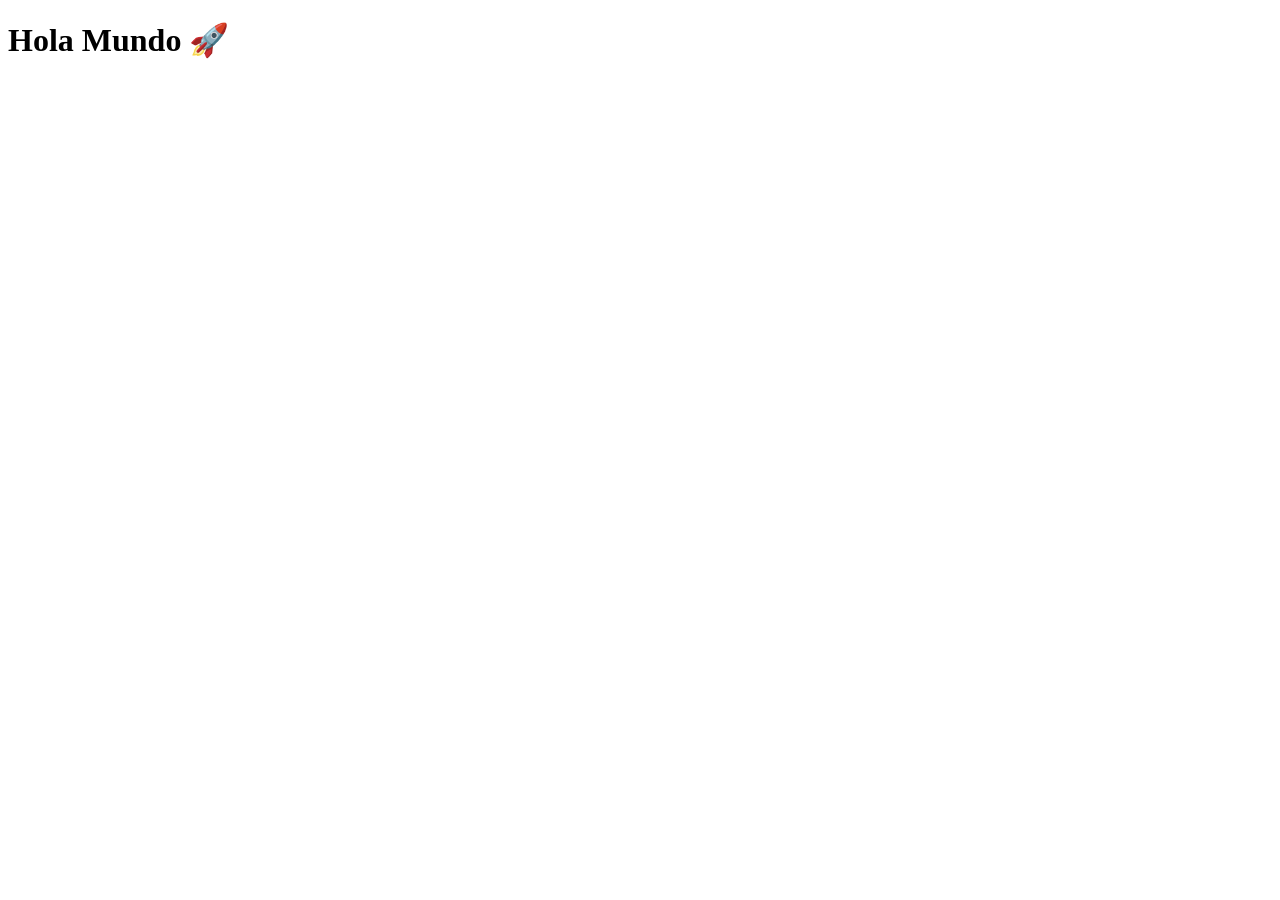
==== index.html @ f44a98f7 "index.html" ====
<!DOCTYPE html>
<html lang="es">
<head>
    <meta charset="UTF-8">
    <meta name="viewport" content="width=device-width, initial-scale=1.0">
    <title>Kener</title>
</head>
<body>
    <h1>Hola Mundo 🚀</h1>
</body>
</html>
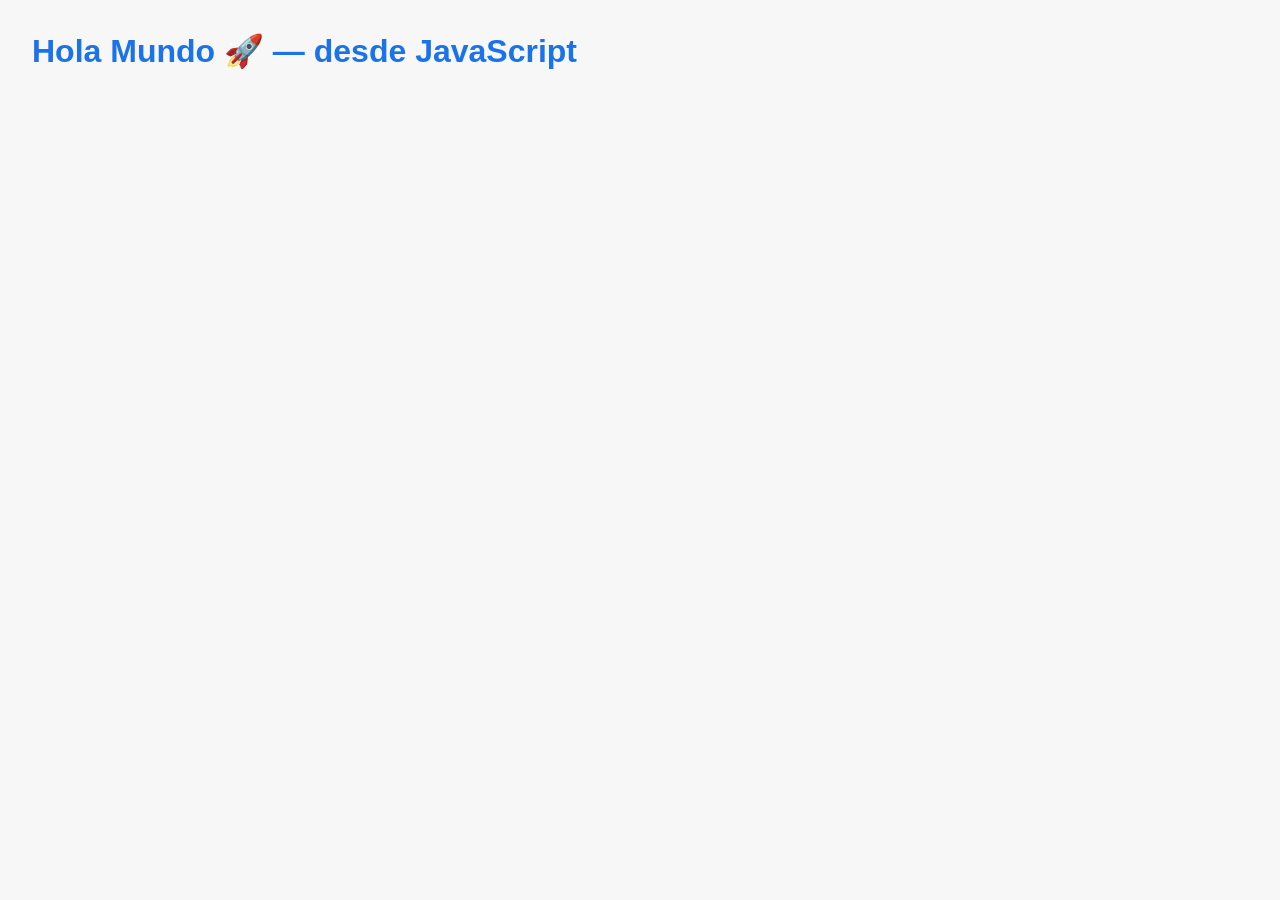
==== commit 365e63ab: "Add css and js and link them in index.html" ====
--- a/index.html
+++ b/index.html
@@ -4,8 +4,10 @@
     <meta charset="UTF-8">
     <meta name="viewport" content="width=device-width, initial-scale=1.0">
     <title>Kener</title>
+    <link rel="stylesheet" href="css/styles.css">
 </head>
 <body>
     <h1>Hola Mundo 🚀</h1>
+    <script src="js/main.js"></script>
 </body>
 </html>
--- a/css/styles.css
+++ b/css/styles.css
@@ -0,0 +1,10 @@
+body {
+    font-family: Arial, Helvetica, sans-serif;
+    margin: 2rem;
+    background: #f7f7f7;
+    color: #222;
+}
+
+h1 {
+    color: #1a73e8;
+}
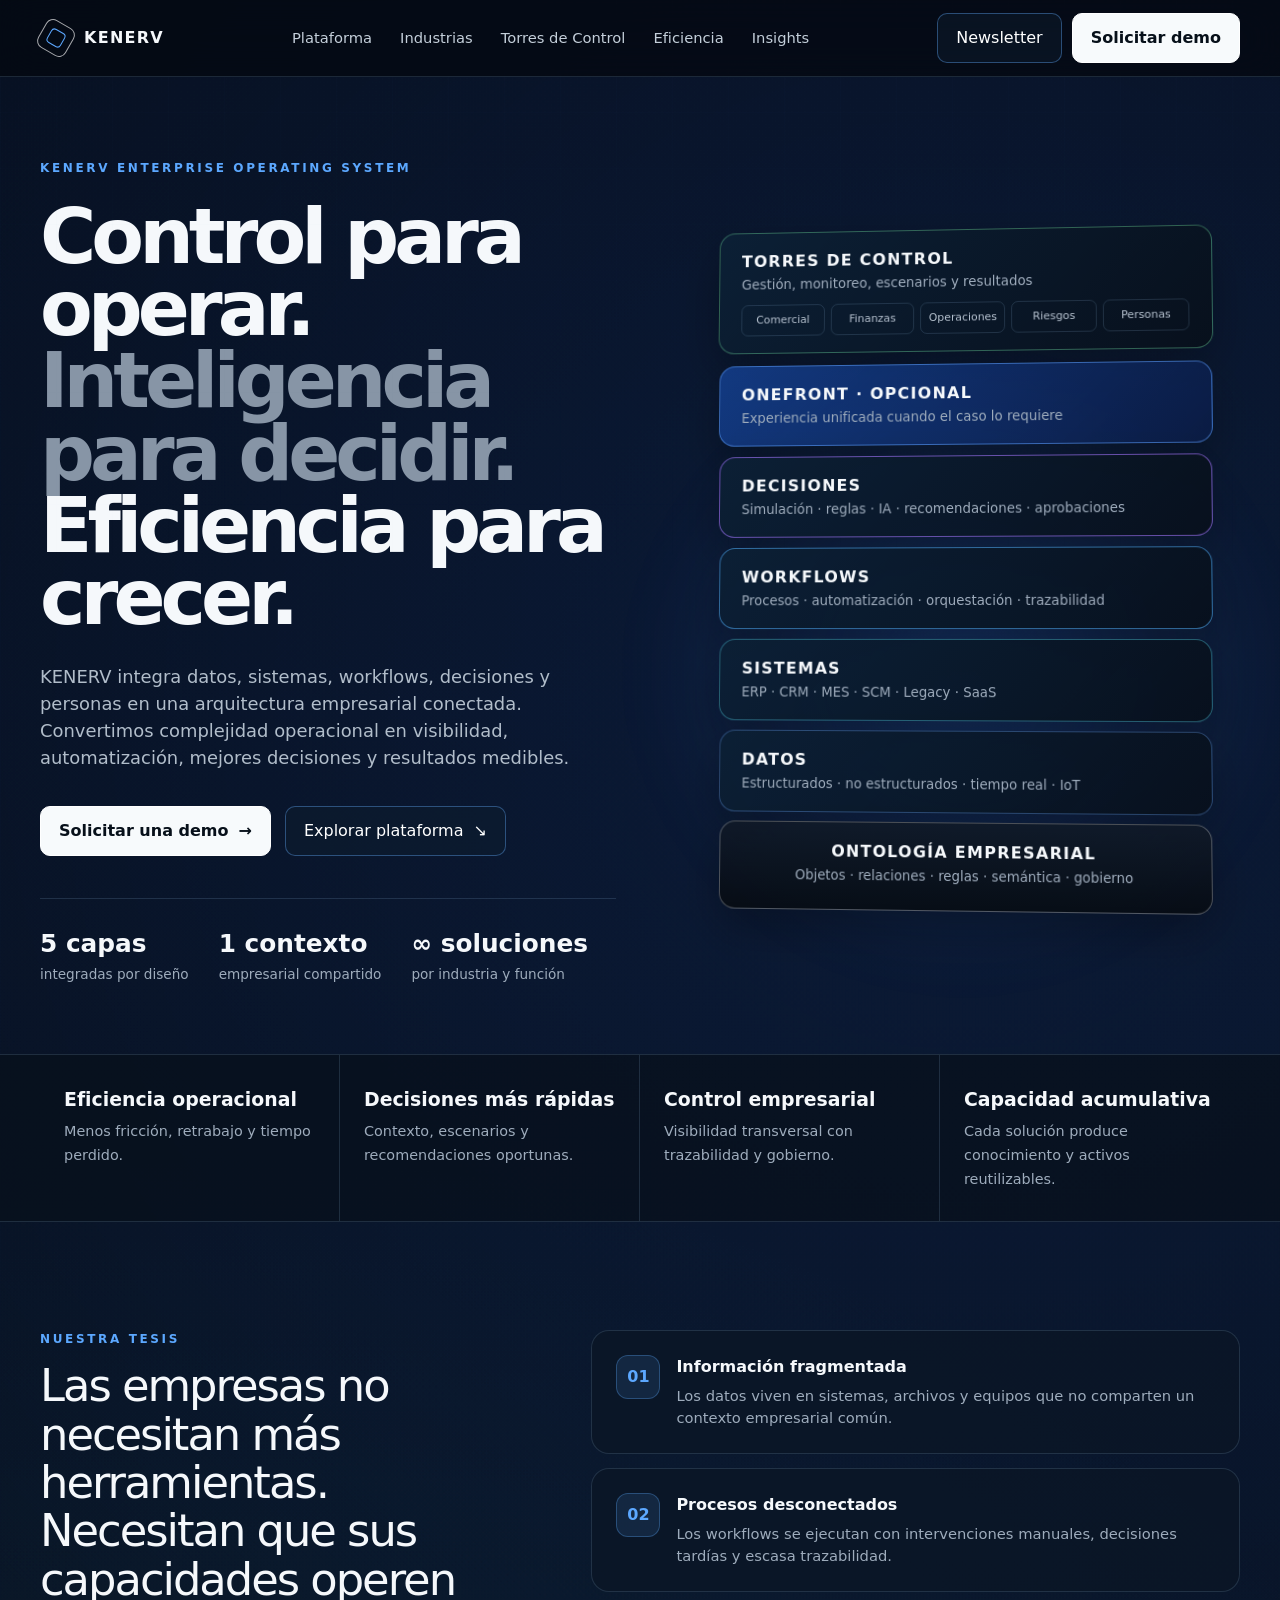
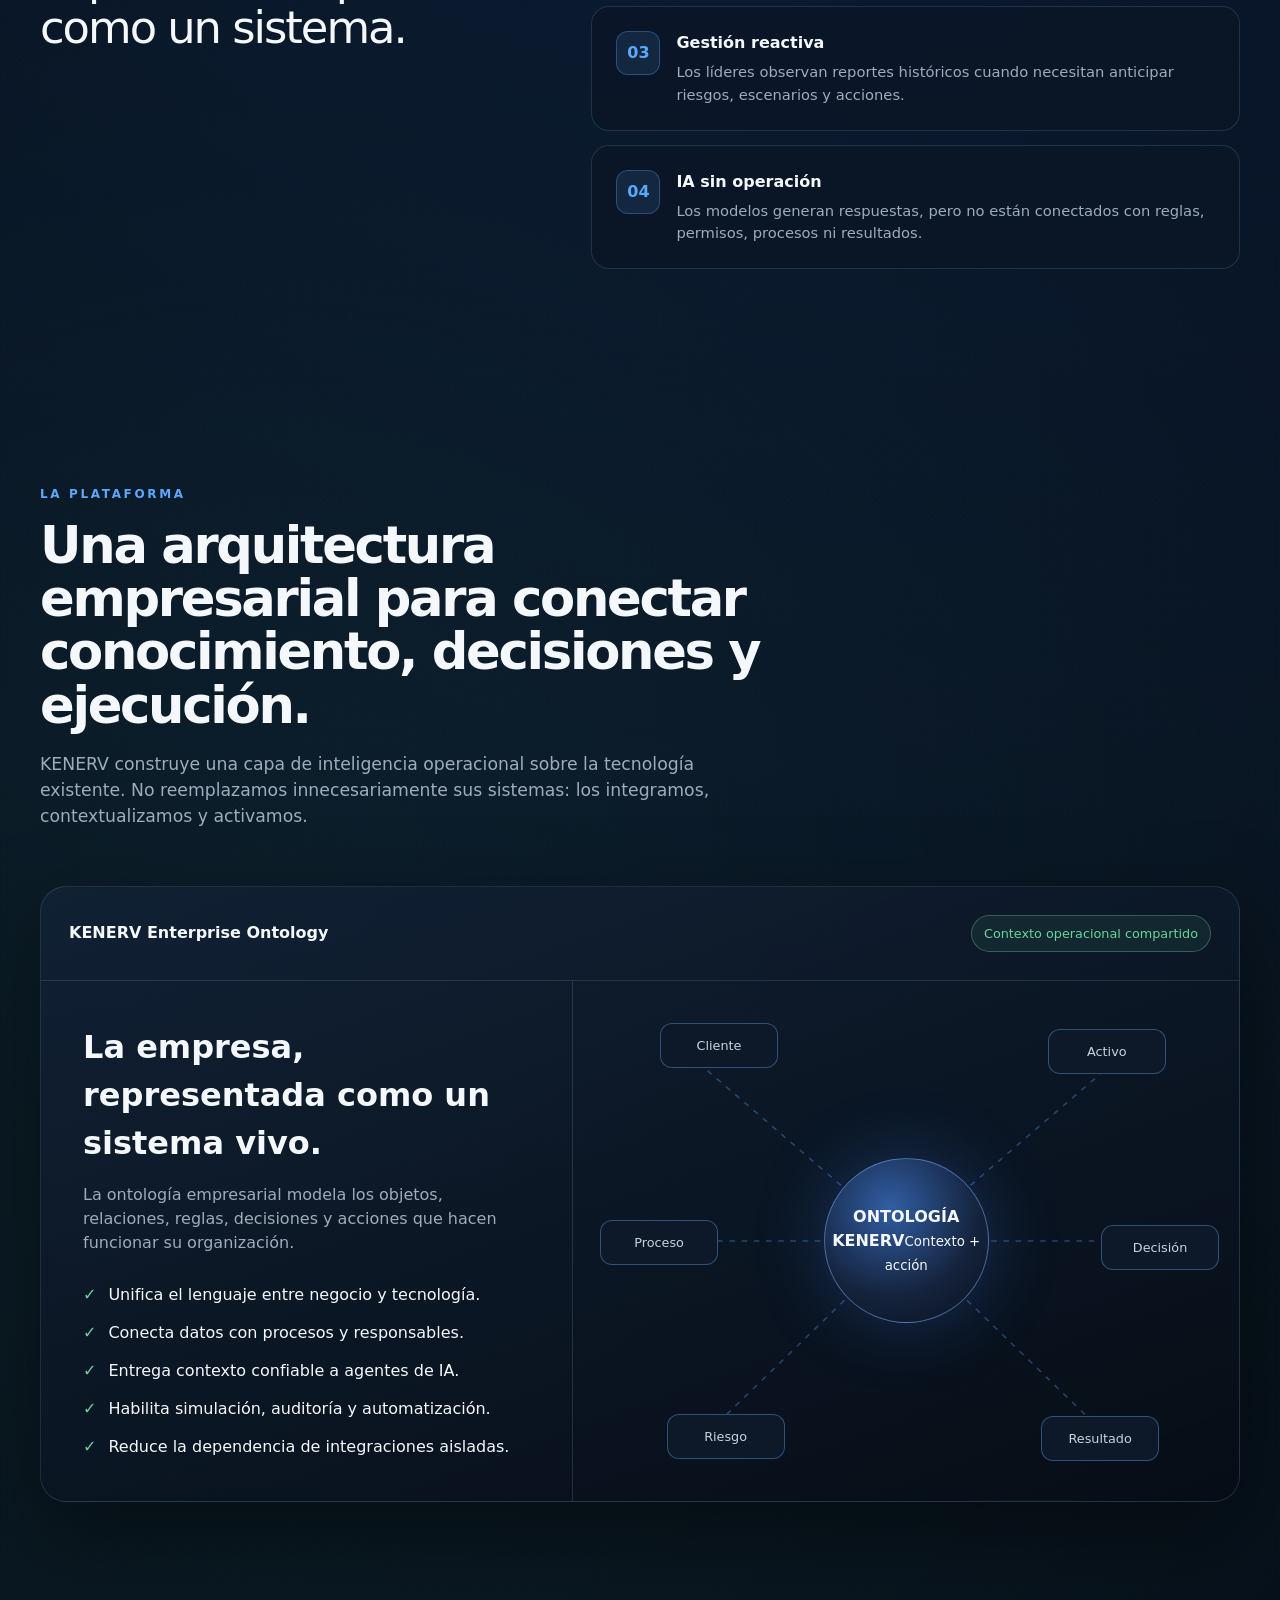
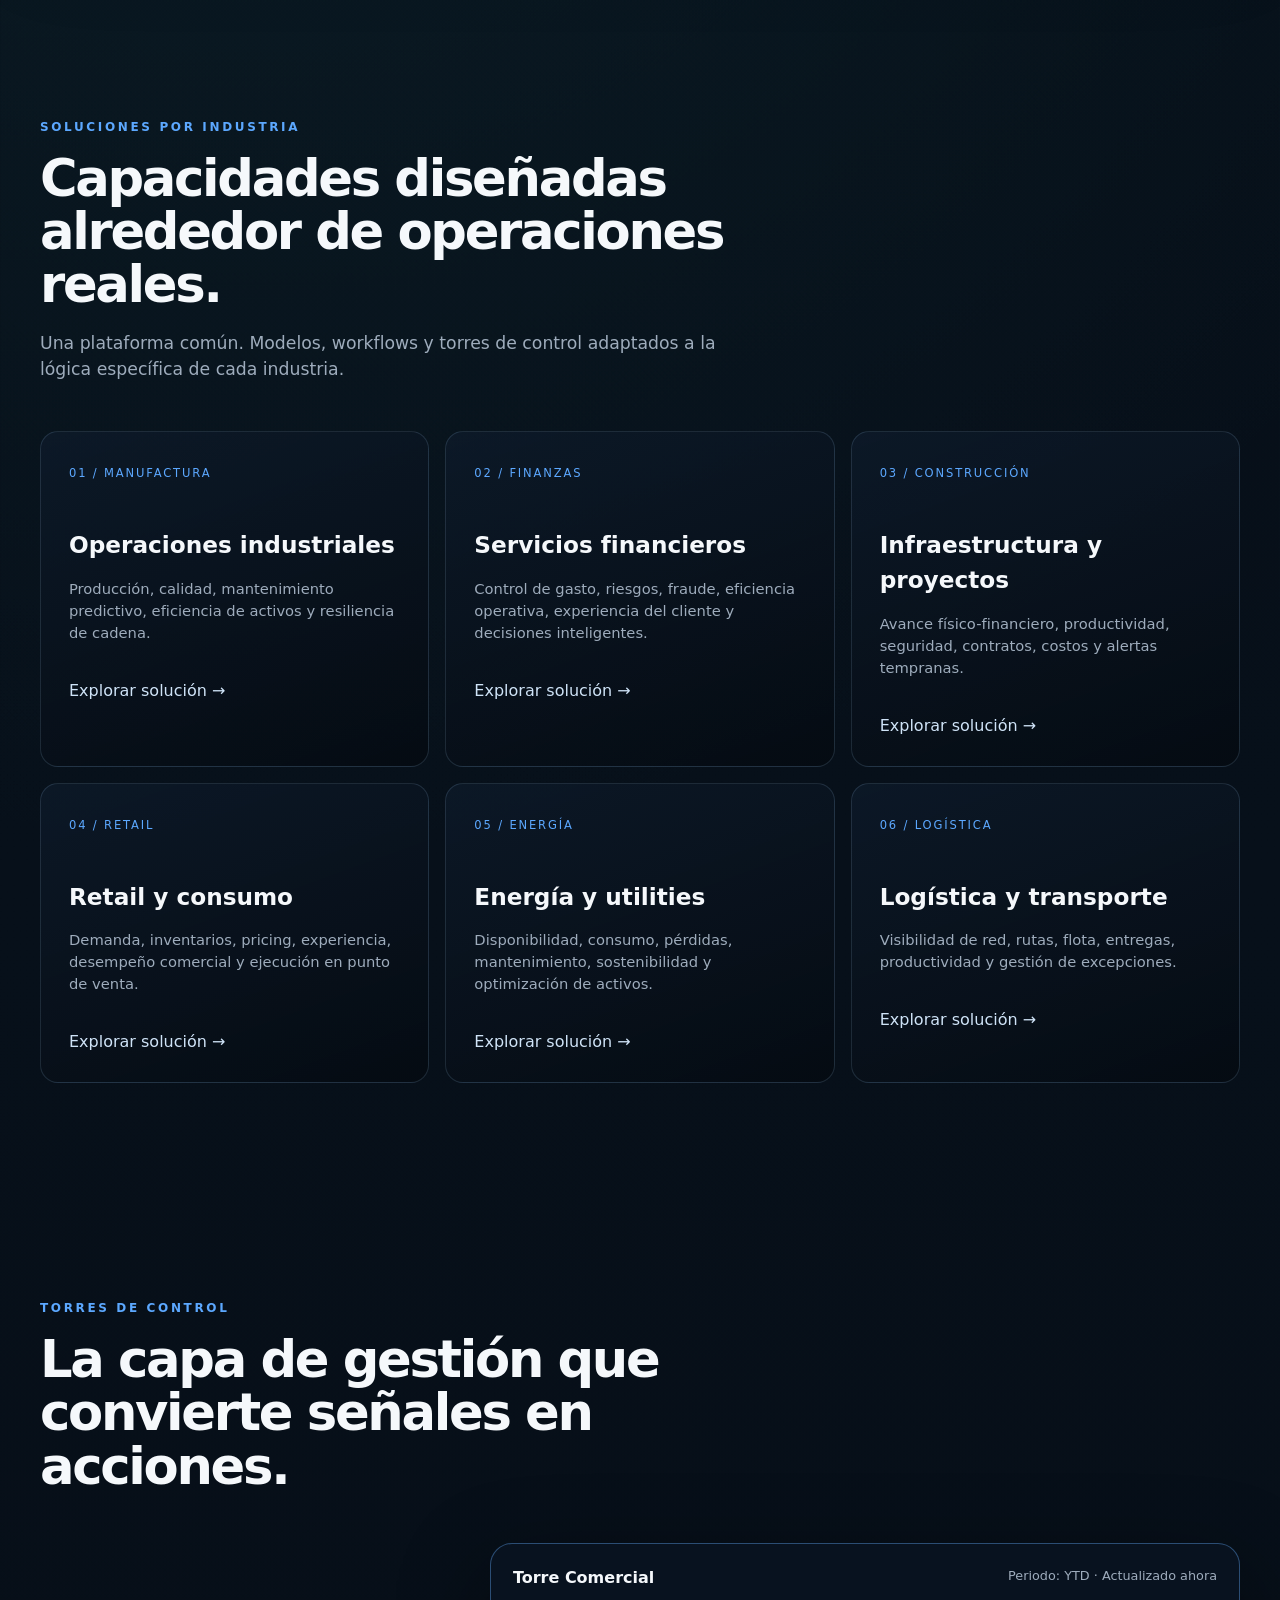
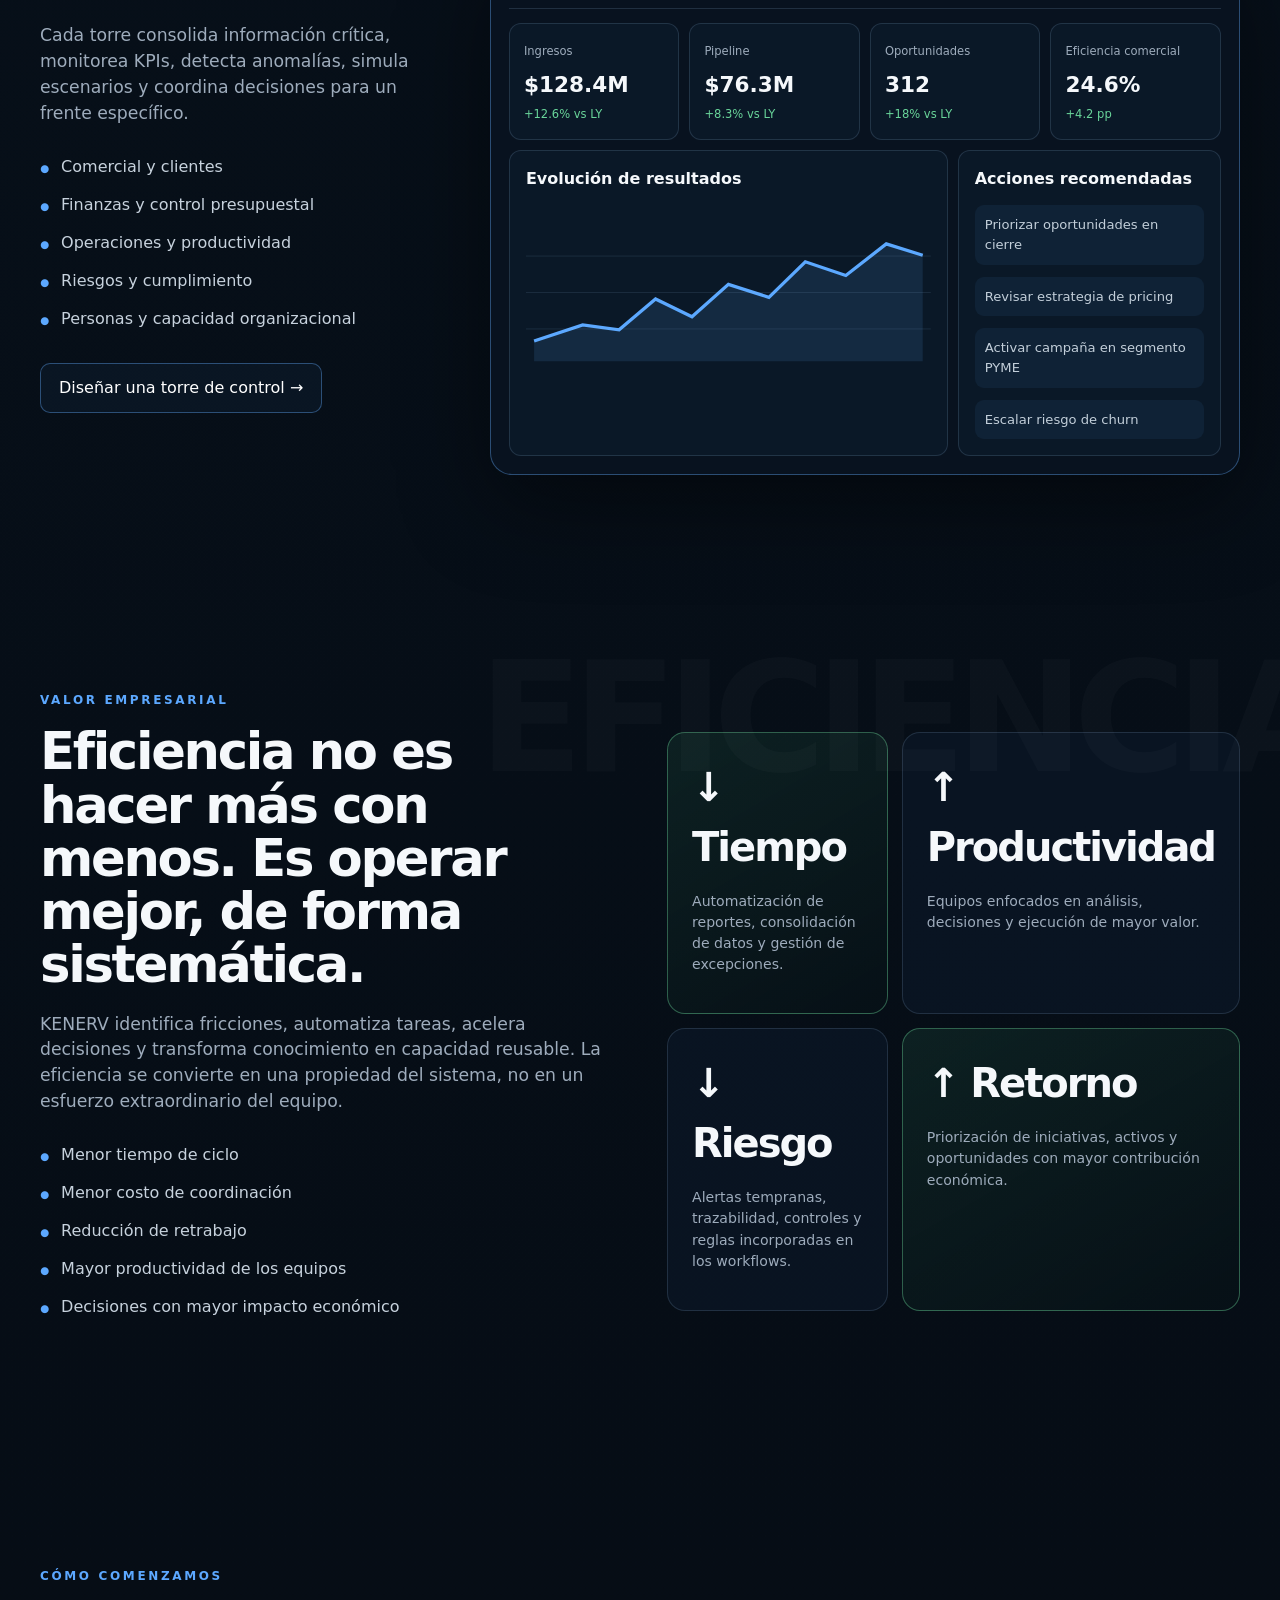
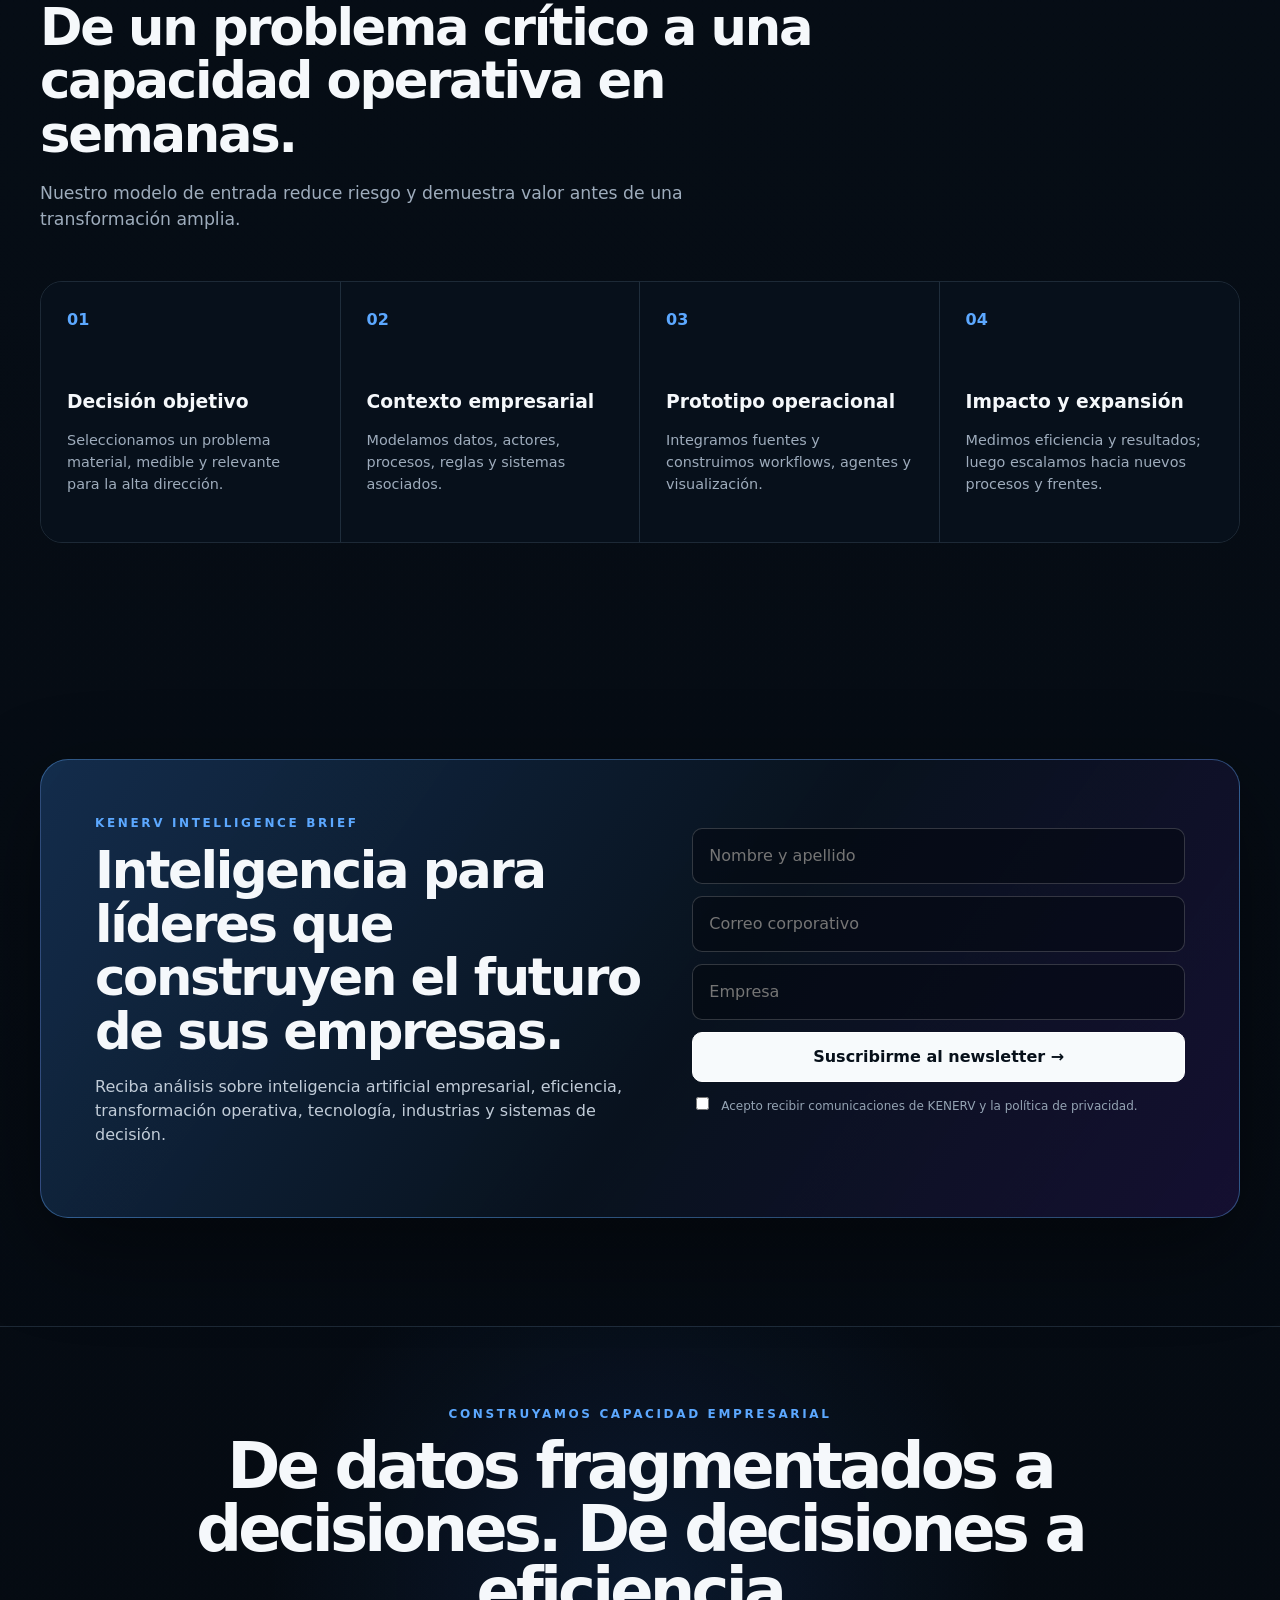
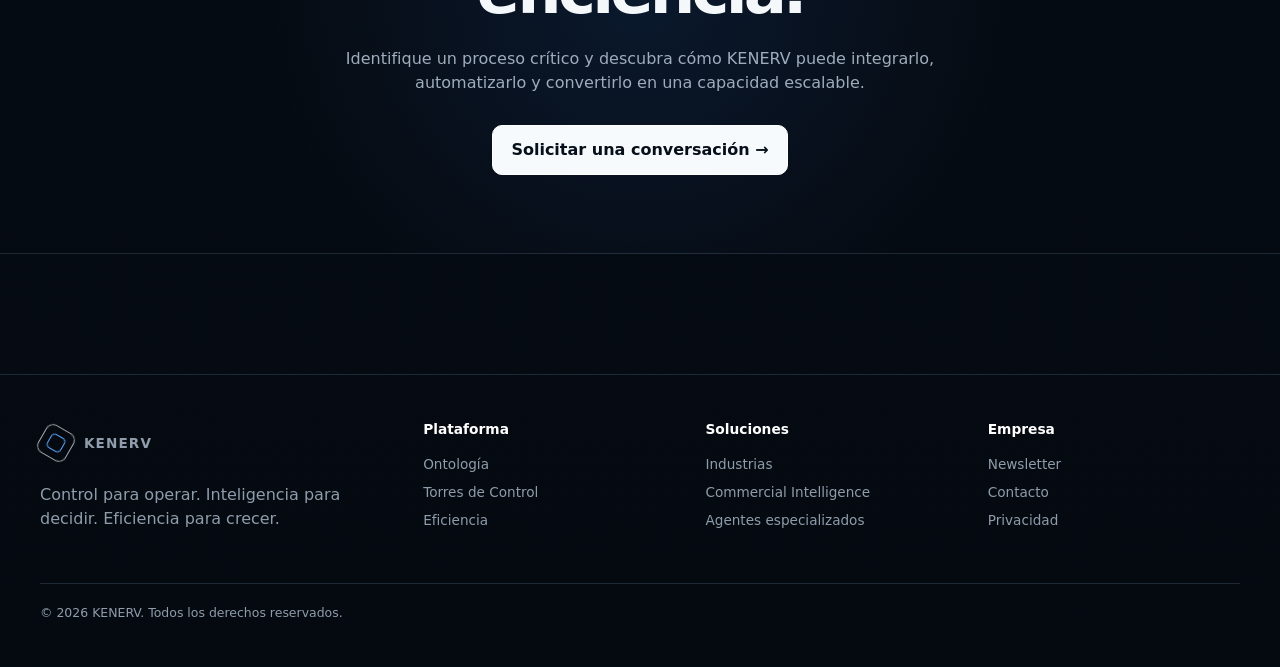
==== commit 7e02d197: "Update print statement from 'Hello' to 'Goodbye'" ====
--- a/index.html
+++ b/index.html
@@ -1,13 +1,526 @@
+
 <!DOCTYPE html>
 <html lang="es">
 <head>
-    <meta charset="UTF-8">
-    <meta name="viewport" content="width=device-width, initial-scale=1.0">
-    <title>Kener</title>
-    <link rel="stylesheet" href="css/styles.css">
+  <meta charset="UTF-8" />
+  <meta name="viewport" content="width=device-width, initial-scale=1.0" />
+  <meta name="description" content="KENERV integra datos, sistemas, workflows, decisiones y personas para elevar la eficiencia empresarial mediante IA, ontología y torres de control." />
+  <title>KENERV — Control para operar. Inteligencia para decidir.</title>
+  <style>
+    :root {
+      --bg: #050b12;
+      --bg-soft: #08111d;
+      --panel: rgba(11, 23, 38, .78);
+      --panel-strong: #0d1a2a;
+      --line: rgba(150, 190, 225, .17);
+      --line-strong: rgba(100, 174, 255, .38);
+      --text: #f5f8fb;
+      --muted: #9eacbc;
+      --blue: #5ca8ff;
+      --blue-2: #2b7fff;
+      --cyan: #58d6e9;
+      --violet: #a274ff;
+      --green: #69d59a;
+      --amber: #ffca70;
+      --danger: #ff7d8a;
+      --max: 1200px;
+      --radius: 22px;
+      --shadow: 0 30px 90px rgba(0, 0, 0, .42);
+    }
+
+    * { box-sizing: border-box; }
+    html { scroll-behavior: smooth; }
+    body {
+      margin: 0;
+      color: var(--text);
+      background:
+        radial-gradient(circle at 75% 8%, rgba(45, 111, 255, .16), transparent 28%),
+        radial-gradient(circle at 20% 30%, rgba(72, 217, 222, .08), transparent 24%),
+        linear-gradient(180deg, #040910 0%, #07101a 47%, #050a11 100%);
+      font-family: Inter, ui-sans-serif, system-ui, -apple-system, BlinkMacSystemFont, "Segoe UI", sans-serif;
+      line-height: 1.5;
+      overflow-x: hidden;
+    }
+
+    body::before {
+      content: "";
+      position: fixed;
+      inset: 0;
+      pointer-events: none;
+      opacity: .18;
+      background-image:
+        linear-gradient(rgba(122, 165, 201, .1) 1px, transparent 1px),
+        linear-gradient(90deg, rgba(122, 165, 201, .1) 1px, transparent 1px);
+      background-size: 56px 56px;
+      mask-image: linear-gradient(to bottom, black, transparent 78%);
+    }
+
+    a { color: inherit; text-decoration: none; }
+    button, input { font: inherit; }
+
+    .container { width: min(var(--max), calc(100% - 40px)); margin: 0 auto; }
+    .eyebrow {
+      color: var(--blue);
+      font-size: .75rem;
+      letter-spacing: .22em;
+      text-transform: uppercase;
+      font-weight: 700;
+    }
+    .section { padding: 108px 0; position: relative; }
+    .section-title {
+      max-width: 780px;
+      font-size: clamp(2.1rem, 4vw, 4rem);
+      line-height: 1.04;
+      letter-spacing: -.045em;
+      margin: 16px 0 20px;
+    }
+    .section-copy { color: var(--muted); max-width: 720px; font-size: 1.08rem; }
+
+    .nav-wrap {
+      position: sticky;
+      top: 0;
+      z-index: 50;
+      backdrop-filter: blur(18px);
+      background: rgba(4, 9, 16, .76);
+      border-bottom: 1px solid var(--line);
+    }
+    nav {
+      height: 76px;
+      display: flex;
+      align-items: center;
+      justify-content: space-between;
+      gap: 24px;
+    }
+    .brand { display: inline-flex; gap: 12px; align-items: center; font-weight: 760; letter-spacing: .08em; }
+    .brand-mark {
+      width: 32px; height: 32px; display: grid; place-items: center;
+      border: 1px solid rgba(255,255,255,.65); transform: rotate(30deg); border-radius: 8px;
+    }
+    .brand-mark::after { content: ""; width: 14px; height: 14px; border: 1px solid var(--blue); border-radius: 4px; }
+    .nav-links { display: flex; gap: 28px; color: #c4cfda; font-size: .92rem; }
+    .nav-links a:hover { color: white; }
+    .nav-actions { display: flex; gap: 10px; }
+
+    .btn {
+      border: 1px solid var(--line-strong);
+      border-radius: 10px;
+      padding: 12px 18px;
+      display: inline-flex;
+      gap: 10px;
+      align-items: center;
+      justify-content: center;
+      color: white;
+      background: rgba(15, 29, 47, .52);
+      cursor: pointer;
+      transition: .25s ease;
+    }
+    .btn:hover { transform: translateY(-2px); border-color: var(--blue); background: rgba(35, 77, 125, .34); }
+    .btn.primary { background: #f7fafc; color: #07101a; border-color: #fff; font-weight: 720; }
+    .btn.primary:hover { box-shadow: 0 12px 40px rgba(116, 184, 255, .22); }
+
+    .hero { padding: 82px 0 68px; min-height: 820px; display: flex; align-items: center; }
+    .hero-grid { display: grid; grid-template-columns: 1.02fr .98fr; gap: 70px; align-items: center; }
+    h1 {
+      font-size: clamp(3.5rem, 6vw, 6.6rem);
+      line-height: .94;
+      letter-spacing: -.065em;
+      margin: 24px 0 30px;
+      max-width: 780px;
+    }
+    h1 span { color: #8795a6; }
+    .hero-copy { color: #b1bdca; font-size: 1.12rem; max-width: 650px; }
+    .hero-actions { display: flex; flex-wrap: wrap; gap: 14px; margin-top: 34px; }
+    .hero-proof { display: flex; gap: 30px; margin-top: 42px; padding-top: 26px; border-top: 1px solid var(--line); }
+    .hero-proof strong { display: block; font-size: 1.55rem; }
+    .hero-proof span { color: var(--muted); font-size: .85rem; }
+
+    .stack {
+      position: relative;
+      padding: 38px 30px 30px;
+      perspective: 1100px;
+    }
+    .stack::before {
+      content: "";
+      position: absolute;
+      inset: 16% -18% -10%;
+      background: radial-gradient(ellipse, rgba(49, 127, 255, .22), transparent 60%);
+      filter: blur(28px);
+    }
+    .layer {
+      position: relative;
+      border: 1px solid var(--line-strong);
+      background: linear-gradient(135deg, rgba(11, 31, 53, .95), rgba(7, 15, 27, .94));
+      border-radius: 16px;
+      min-height: 76px;
+      padding: 17px 22px;
+      margin: -2px 0 12px;
+      box-shadow: 0 18px 48px rgba(0,0,0,.28);
+      transform: rotateX(3deg) rotateY(-3deg);
+      overflow: hidden;
+    }
+    .layer::after { content: ""; position: absolute; inset: 0; background: linear-gradient(90deg, transparent, rgba(255,255,255,.05), transparent); transform: translateX(-100%); animation: shimmer 6s infinite; }
+    @keyframes shimmer { 50%,100% { transform: translateX(100%); } }
+    .layer small { display: block; color: var(--muted); margin-top: 2px; }
+    .layer strong { letter-spacing: .08em; }
+    .layer.tower { border-color: rgba(105, 213, 154, .42); }
+    .layer.front { border-color: rgba(91, 159, 255, .56); background: linear-gradient(135deg, rgba(21,70,160,.72), rgba(10,27,70,.82)); }
+    .layer.decision { border-color: rgba(162, 116, 255, .62); }
+    .layer.workflow { border-color: rgba(80, 177, 255, .55); }
+    .layer.system { border-color: rgba(78, 201, 224, .42); }
+    .layer.data { border-color: rgba(106, 167, 255, .34); }
+    .layer.ontology { text-align: center; border-color: rgba(255,255,255,.28); min-height: 88px; background: linear-gradient(180deg, rgba(15, 25, 40, .96), rgba(6, 12, 20, .96)); }
+    .tower-mini { display: grid; grid-template-columns: repeat(5, 1fr); gap: 6px; margin-top: 10px; }
+    .tower-mini span { color: #b7c3d0; padding: 7px 4px; border: 1px solid var(--line); border-radius: 7px; text-align: center; font-size: .68rem; }
+
+    .value-strip { border-block: 1px solid var(--line); background: rgba(8, 16, 27, .72); }
+    .value-grid { display: grid; grid-template-columns: repeat(4, 1fr); }
+    .value-item { padding: 30px 24px; border-right: 1px solid var(--line); }
+    .value-item:last-child { border-right: 0; }
+    .value-item strong { display: block; font-size: 1.18rem; margin-bottom: 6px; }
+    .value-item span { color: var(--muted); font-size: .9rem; }
+
+    .thesis-grid { display: grid; grid-template-columns: .85fr 1.15fr; gap: 72px; align-items: start; }
+    .big-statement { font-size: clamp(2rem, 3.5vw, 4rem); line-height: 1.08; letter-spacing: -.045em; margin: 14px 0 0; }
+    .problem-list { display: grid; gap: 14px; }
+    .problem-card { border: 1px solid var(--line); background: var(--panel); border-radius: 18px; padding: 24px; display: grid; grid-template-columns: 44px 1fr; gap: 16px; }
+    .icon { width: 44px; height: 44px; border-radius: 12px; display: grid; place-items: center; background: rgba(92,168,255,.12); border: 1px solid rgba(92,168,255,.3); color: var(--blue); font-weight: 800; }
+    .problem-card h3 { margin: 0 0 6px; font-size: 1rem; }
+    .problem-card p { margin: 0; color: var(--muted); font-size: .92rem; }
+
+    .platform-shell { margin-top: 56px; border: 1px solid var(--line); border-radius: 26px; overflow: hidden; background: linear-gradient(160deg, rgba(18,34,55,.85), rgba(7,13,22,.96)); box-shadow: var(--shadow); }
+    .platform-top { padding: 28px; border-bottom: 1px solid var(--line); display: flex; justify-content: space-between; gap: 18px; align-items: center; }
+    .platform-badge { color: var(--green); border: 1px solid rgba(105,213,154,.35); background: rgba(105,213,154,.08); padding: 8px 12px; border-radius: 999px; font-size: .8rem; }
+    .platform-body { display: grid; grid-template-columns: 1fr 1.25fr; }
+    .platform-copy { padding: 42px; border-right: 1px solid var(--line); }
+    .platform-copy h3 { font-size: 2rem; margin: 0 0 16px; }
+    .platform-copy p { color: var(--muted); }
+    .platform-copy ul { list-style: none; padding: 0; margin: 28px 0 0; display: grid; gap: 14px; }
+    .platform-copy li::before { content: "✓"; color: var(--green); margin-right: 12px; }
+    .ontology-graph { padding: 36px; position: relative; min-height: 470px; display: grid; place-items: center; }
+    .core { width: 165px; height: 165px; border-radius: 50%; display: grid; place-items: center; text-align: center; background: radial-gradient(circle at 40% 30%, #315ea4, #14223b 60%, #09111d); border: 1px solid rgba(122,177,255,.52); box-shadow: 0 0 70px rgba(69,137,255,.25); z-index: 2; }
+    .node { position: absolute; width: 118px; padding: 12px 10px; text-align: center; border: 1px solid var(--line-strong); border-radius: 12px; background: #0d1928; color: #c8d3df; font-size: .8rem; }
+    .n1 { top: 42px; left: 13%; } .n2 { top: 48px; right: 11%; } .n3 { top: 46%; left: 4%; } .n4 { top: 47%; right: 3%; } .n5 { bottom: 42px; left: 14%; } .n6 { bottom: 40px; right: 12%; }
+    .ontology-lines { position: absolute; inset: 0; width: 100%; height: 100%; }
+
+    .industry-grid { display: grid; grid-template-columns: repeat(3, 1fr); gap: 16px; margin-top: 48px; }
+    .industry-card { min-height: 260px; border: 1px solid var(--line); background: linear-gradient(160deg, rgba(14,27,43,.75), rgba(5,11,18,.9)); border-radius: 18px; padding: 28px; transition: .25s ease; }
+    .industry-card:hover { transform: translateY(-5px); border-color: var(--line-strong); }
+    .industry-card .num { color: var(--blue); font-size: .72rem; letter-spacing: .16em; }
+    .industry-card h3 { font-size: 1.45rem; margin: 44px 0 10px; }
+    .industry-card p { color: var(--muted); font-size: .92rem; }
+    .industry-card a { display: inline-flex; margin-top: 20px; color: #cfe3f7; }
+
+    .control-grid { display: grid; grid-template-columns: .7fr 1.3fr; gap: 46px; align-items: center; margin-top: 50px; }
+    .check-list { display: grid; gap: 14px; margin: 28px 0 32px; color: #c7d2dd; }
+    .check-list div::before { content: "●"; color: var(--blue); font-size: .65rem; margin-right: 12px; }
+    .dashboard { border: 1px solid var(--line-strong); border-radius: 22px; background: #08121f; padding: 18px; box-shadow: var(--shadow); }
+    .dash-head { display: flex; justify-content: space-between; padding: 4px 4px 18px; border-bottom: 1px solid var(--line); }
+    .dash-grid { display: grid; grid-template-columns: repeat(4,1fr); gap: 10px; margin-top: 14px; }
+    .metric { border: 1px solid var(--line); border-radius: 12px; padding: 14px; background: rgba(12, 26, 43, .78); }
+    .metric span { color: var(--muted); font-size: .72rem; }
+    .metric strong { display: block; font-size: 1.35rem; margin-top: 7px; }
+    .metric em { color: var(--green); font-style: normal; font-size: .72rem; }
+    .dash-main { display: grid; grid-template-columns: 1.25fr .75fr; gap: 10px; margin-top: 10px; }
+    .chart, .actions { min-height: 240px; border: 1px solid var(--line); border-radius: 12px; background: rgba(12,26,43,.78); padding: 16px; }
+    .chart svg { width: 100%; height: 175px; margin-top: 14px; }
+    .actions ul { list-style: none; padding: 0; margin: 14px 0 0; display: grid; gap: 12px; }
+    .actions li { color: #c2ced9; font-size: .82rem; padding: 10px; border-radius: 9px; background: rgba(92,168,255,.07); }
+
+    .efficiency { overflow: hidden; }
+    .efficiency::before { content: "EFICIENCIA"; position: absolute; top: 20px; right: -50px; font-size: 12vw; letter-spacing: -.07em; font-weight: 850; color: rgba(255,255,255,.025); }
+    .efficiency-grid { display: grid; grid-template-columns: 1fr 1fr; gap: 54px; align-items: center; }
+    .impact-cards { display: grid; grid-template-columns: 1fr 1fr; gap: 14px; }
+    .impact-card { border: 1px solid var(--line); border-radius: 18px; background: var(--panel); padding: 24px; min-height: 180px; }
+    .impact-card strong { font-size: 2.5rem; letter-spacing: -.05em; }
+    .impact-card p { color: var(--muted); font-size: .88rem; }
+    .impact-card.accent { border-color: rgba(105,213,154,.4); background: linear-gradient(150deg, rgba(31,83,64,.28), rgba(7,17,23,.78)); }
+
+    .method-grid { display: grid; grid-template-columns: repeat(4,1fr); gap: 0; margin-top: 48px; border: 1px solid var(--line); border-radius: 22px; overflow: hidden; }
+    .method-step { min-height: 260px; padding: 26px; background: rgba(9,19,31,.72); border-right: 1px solid var(--line); }
+    .method-step:last-child { border-right: 0; }
+    .method-step .step { color: var(--blue); font-weight: 800; }
+    .method-step h3 { margin: 56px 0 12px; }
+    .method-step p { color: var(--muted); font-size: .9rem; }
+
+    .newsletter-wrap { border: 1px solid var(--line-strong); border-radius: 28px; background: linear-gradient(125deg, rgba(24,56,95,.75), rgba(9,19,31,.93) 55%, rgba(29,18,65,.65)); padding: 54px; display: grid; grid-template-columns: 1fr .9fr; gap: 50px; align-items: center; box-shadow: var(--shadow); }
+    .newsletter-wrap h2 { font-size: clamp(2rem, 4vw, 3.8rem); line-height: 1.05; letter-spacing: -.045em; margin: 12px 0 16px; }
+    .newsletter-wrap p { color: #c1ccd8; }
+    .form { display: grid; gap: 12px; }
+    .form input { width: 100%; padding: 15px 16px; border-radius: 10px; border: 1px solid rgba(255,255,255,.18); background: rgba(3,8,14,.48); color: white; outline: none; }
+    .form input:focus { border-color: var(--blue); box-shadow: 0 0 0 3px rgba(92,168,255,.12); }
+    .consent { color: #95a4b4; font-size: .75rem; }
+    #formMessage { min-height: 22px; color: var(--green); font-size: .85rem; }
+
+    .cta { text-align: center; padding-bottom: 120px; }
+    .cta-box { padding: 78px 30px; border-block: 1px solid var(--line); background: radial-gradient(circle at center, rgba(46,117,228,.13), transparent 54%); }
+    .cta h2 { font-size: clamp(2.5rem,5vw,5.6rem); letter-spacing: -.06em; line-height: .98; margin: 12px auto 24px; max-width: 980px; }
+    .cta p { color: var(--muted); max-width: 680px; margin: 0 auto 30px; }
+
+    footer { border-top: 1px solid var(--line); padding: 44px 0; color: #8f9cab; }
+    .footer-grid { display: grid; grid-template-columns: 1.4fr repeat(3,1fr); gap: 30px; }
+    footer h4 { color: white; margin: 0 0 14px; font-size: .86rem; }
+    footer a { display: block; margin: 8px 0; font-size: .85rem; }
+
+    @media (max-width: 980px) {
+      .nav-links { display:none; }
+      .hero-grid, .thesis-grid, .platform-body, .control-grid, .efficiency-grid, .newsletter-wrap { grid-template-columns: 1fr; }
+      .hero { min-height: auto; }
+      .platform-copy { border-right: 0; border-bottom: 1px solid var(--line); }
+      .industry-grid { grid-template-columns: repeat(2,1fr); }
+      .method-grid { grid-template-columns: repeat(2,1fr); }
+      .method-step { border-bottom: 1px solid var(--line); }
+      .value-grid { grid-template-columns: repeat(2,1fr); }
+      .value-item:nth-child(2) { border-right: 0; }
+      .footer-grid { grid-template-columns: 1fr 1fr; }
+    }
+
+    @media (max-width: 640px) {
+      .container { width: min(100% - 26px, var(--max)); }
+      .nav-actions .btn:first-child { display:none; }
+      h1 { font-size: 3.25rem; }
+      .hero-proof { display:grid; grid-template-columns:1fr 1fr; }
+      .industry-grid, .impact-cards, .method-grid, .value-grid { grid-template-columns: 1fr; }
+      .value-item { border-right: 0; border-bottom: 1px solid var(--line); }
+      .tower-mini { grid-template-columns: repeat(3,1fr); }
+      .dash-grid { grid-template-columns: repeat(2,1fr); }
+      .dash-main { grid-template-columns: 1fr; }
+      .newsletter-wrap { padding: 34px 22px; }
+      .ontology-graph { min-height: 600px; }
+      .n1 { top: 24px; left: 5%; } .n2 { top: 24px; right: 5%; } .n3 { top: 210px; left: 2%; } .n4 { top: 210px; right: 2%; } .n5 { bottom: 24px; left: 5%; } .n6 { bottom: 24px; right: 5%; }
+      .footer-grid { grid-template-columns: 1fr; }
+    }
+  </style>
 </head>
 <body>
-    <h1>Hola Mundo 🚀</h1>
-    <script src="js/main.js"></script>
+  <div class="nav-wrap">
+    <nav class="container" aria-label="Navegación principal">
+      <a class="brand" href="#inicio"><span class="brand-mark"></span><span>KENERV</span></a>
+      <div class="nav-links">
+        <a href="#plataforma">Plataforma</a>
+        <a href="#industrias">Industrias</a>
+        <a href="#torres">Torres de Control</a>
+        <a href="#eficiencia">Eficiencia</a>
+        <a href="#insights">Insights</a>
+      </div>
+      <div class="nav-actions">
+        <a class="btn" href="#newsletter">Newsletter</a>
+        <a class="btn primary" href="#contacto">Solicitar demo</a>
+      </div>
+    </nav>
+  </div>
+
+  <main>
+    <section class="hero" id="inicio">
+      <div class="container hero-grid">
+        <div>
+          <div class="eyebrow">KENERV Enterprise Operating System</div>
+          <h1>Control para operar. <span>Inteligencia para decidir.</span> Eficiencia para crecer.</h1>
+          <p class="hero-copy">KENERV integra datos, sistemas, workflows, decisiones y personas en una arquitectura empresarial conectada. Convertimos complejidad operacional en visibilidad, automatización, mejores decisiones y resultados medibles.</p>
+          <div class="hero-actions">
+            <a class="btn primary" href="#contacto">Solicitar una demo <span>→</span></a>
+            <a class="btn" href="#plataforma">Explorar plataforma <span>↘</span></a>
+          </div>
+          <div class="hero-proof">
+            <div><strong>5 capas</strong><span>integradas por diseño</span></div>
+            <div><strong>1 contexto</strong><span>empresarial compartido</span></div>
+            <div><strong>∞ soluciones</strong><span>por industria y función</span></div>
+          </div>
+        </div>
+
+        <div class="stack" aria-label="Arquitectura por capas de KENERV">
+          <div class="layer tower"><strong>TORRES DE CONTROL</strong><small>Gestión, monitoreo, escenarios y resultados</small><div class="tower-mini"><span>Comercial</span><span>Finanzas</span><span>Operaciones</span><span>Riesgos</span><span>Personas</span></div></div>
+          <div class="layer front"><strong>ONEFRONT · OPCIONAL</strong><small>Experiencia unificada cuando el caso lo requiere</small></div>
+          <div class="layer decision"><strong>DECISIONES</strong><small>Simulación · reglas · IA · recomendaciones · aprobaciones</small></div>
+          <div class="layer workflow"><strong>WORKFLOWS</strong><small>Procesos · automatización · orquestación · trazabilidad</small></div>
+          <div class="layer system"><strong>SISTEMAS</strong><small>ERP · CRM · MES · SCM · Legacy · SaaS</small></div>
+          <div class="layer data"><strong>DATOS</strong><small>Estructurados · no estructurados · tiempo real · IoT</small></div>
+          <div class="layer ontology"><strong>ONTOLOGÍA EMPRESARIAL</strong><small>Objetos · relaciones · reglas · semántica · gobierno</small></div>
+        </div>
+      </div>
+    </section>
+
+    <div class="value-strip">
+      <div class="container value-grid">
+        <div class="value-item"><strong>Eficiencia operacional</strong><span>Menos fricción, retrabajo y tiempo perdido.</span></div>
+        <div class="value-item"><strong>Decisiones más rápidas</strong><span>Contexto, escenarios y recomendaciones oportunas.</span></div>
+        <div class="value-item"><strong>Control empresarial</strong><span>Visibilidad transversal con trazabilidad y gobierno.</span></div>
+        <div class="value-item"><strong>Capacidad acumulativa</strong><span>Cada solución produce conocimiento y activos reutilizables.</span></div>
+      </div>
+    </div>
+
+    <section class="section">
+      <div class="container thesis-grid">
+        <div>
+          <div class="eyebrow">Nuestra tesis</div>
+          <p class="big-statement">Las empresas no necesitan más herramientas. Necesitan que sus capacidades operen como un sistema.</p>
+        </div>
+        <div class="problem-list">
+          <article class="problem-card"><div class="icon">01</div><div><h3>Información fragmentada</h3><p>Los datos viven en sistemas, archivos y equipos que no comparten un contexto empresarial común.</p></div></article>
+          <article class="problem-card"><div class="icon">02</div><div><h3>Procesos desconectados</h3><p>Los workflows se ejecutan con intervenciones manuales, decisiones tardías y escasa trazabilidad.</p></div></article>
+          <article class="problem-card"><div class="icon">03</div><div><h3>Gestión reactiva</h3><p>Los líderes observan reportes históricos cuando necesitan anticipar riesgos, escenarios y acciones.</p></div></article>
+          <article class="problem-card"><div class="icon">04</div><div><h3>IA sin operación</h3><p>Los modelos generan respuestas, pero no están conectados con reglas, permisos, procesos ni resultados.</p></div></article>
+        </div>
+      </div>
+    </section>
+
+    <section class="section" id="plataforma">
+      <div class="container">
+        <div class="eyebrow">La plataforma</div>
+        <h2 class="section-title">Una arquitectura empresarial para conectar conocimiento, decisiones y ejecución.</h2>
+        <p class="section-copy">KENERV construye una capa de inteligencia operacional sobre la tecnología existente. No reemplazamos innecesariamente sus sistemas: los integramos, contextualizamos y activamos.</p>
+
+        <div class="platform-shell">
+          <div class="platform-top"><strong>KENERV Enterprise Ontology</strong><span class="platform-badge">Contexto operacional compartido</span></div>
+          <div class="platform-body">
+            <div class="platform-copy">
+              <h3>La empresa, representada como un sistema vivo.</h3>
+              <p>La ontología empresarial modela los objetos, relaciones, reglas, decisiones y acciones que hacen funcionar su organización.</p>
+              <ul>
+                <li>Unifica el lenguaje entre negocio y tecnología.</li>
+                <li>Conecta datos con procesos y responsables.</li>
+                <li>Entrega contexto confiable a agentes de IA.</li>
+                <li>Habilita simulación, auditoría y automatización.</li>
+                <li>Reduce la dependencia de integraciones aisladas.</li>
+              </ul>
+            </div>
+            <div class="ontology-graph">
+              <svg class="ontology-lines" viewBox="0 0 600 470" preserveAspectRatio="none" aria-hidden="true">
+                <g stroke="rgba(95,161,255,.34)" fill="none" stroke-width="1.4" stroke-dasharray="5 6">
+                  <path d="M300 235 L120 80"/><path d="M300 235 L480 80"/><path d="M300 235 L80 235"/><path d="M300 235 L520 235"/><path d="M300 235 L130 400"/><path d="M300 235 L470 400"/>
+                </g>
+              </svg>
+              <div class="core"><div><strong>ONTOLOGÍA<br>KENERV</strong><small>Contexto + acción</small></div></div>
+              <div class="node n1">Cliente</div><div class="node n2">Activo</div><div class="node n3">Proceso</div><div class="node n4">Decisión</div><div class="node n5">Riesgo</div><div class="node n6">Resultado</div>
+            </div>
+          </div>
+        </div>
+      </div>
+    </section>
+
+    <section class="section" id="industrias">
+      <div class="container">
+        <div class="eyebrow">Soluciones por industria</div>
+        <h2 class="section-title">Capacidades diseñadas alrededor de operaciones reales.</h2>
+        <p class="section-copy">Una plataforma común. Modelos, workflows y torres de control adaptados a la lógica específica de cada industria.</p>
+        <div class="industry-grid">
+          <article class="industry-card"><span class="num">01 / MANUFACTURA</span><h3>Operaciones industriales</h3><p>Producción, calidad, mantenimiento predictivo, eficiencia de activos y resiliencia de cadena.</p><a href="#contacto">Explorar solución →</a></article>
+          <article class="industry-card"><span class="num">02 / FINANZAS</span><h3>Servicios financieros</h3><p>Control de gasto, riesgos, fraude, eficiencia operativa, experiencia del cliente y decisiones inteligentes.</p><a href="#contacto">Explorar solución →</a></article>
+          <article class="industry-card"><span class="num">03 / CONSTRUCCIÓN</span><h3>Infraestructura y proyectos</h3><p>Avance físico-financiero, productividad, seguridad, contratos, costos y alertas tempranas.</p><a href="#contacto">Explorar solución →</a></article>
+          <article class="industry-card"><span class="num">04 / RETAIL</span><h3>Retail y consumo</h3><p>Demanda, inventarios, pricing, experiencia, desempeño comercial y ejecución en punto de venta.</p><a href="#contacto">Explorar solución →</a></article>
+          <article class="industry-card"><span class="num">05 / ENERGÍA</span><h3>Energía y utilities</h3><p>Disponibilidad, consumo, pérdidas, mantenimiento, sostenibilidad y optimización de activos.</p><a href="#contacto">Explorar solución →</a></article>
+          <article class="industry-card"><span class="num">06 / LOGÍSTICA</span><h3>Logística y transporte</h3><p>Visibilidad de red, rutas, flota, entregas, productividad y gestión de excepciones.</p><a href="#contacto">Explorar solución →</a></article>
+        </div>
+      </div>
+    </section>
+
+    <section class="section" id="torres">
+      <div class="container">
+        <div class="eyebrow">Torres de control</div>
+        <h2 class="section-title">La capa de gestión que convierte señales en acciones.</h2>
+        <div class="control-grid">
+          <div>
+            <p class="section-copy">Cada torre consolida información crítica, monitorea KPIs, detecta anomalías, simula escenarios y coordina decisiones para un frente específico.</p>
+            <div class="check-list"><div>Comercial y clientes</div><div>Finanzas y control presupuestal</div><div>Operaciones y productividad</div><div>Riesgos y cumplimiento</div><div>Personas y capacidad organizacional</div></div>
+            <a class="btn" href="#contacto">Diseñar una torre de control →</a>
+          </div>
+          <div class="dashboard" aria-label="Ejemplo de torre de control comercial">
+            <div class="dash-head"><strong>Torre Comercial</strong><span style="color:var(--muted);font-size:.8rem">Periodo: YTD · Actualizado ahora</span></div>
+            <div class="dash-grid">
+              <div class="metric"><span>Ingresos</span><strong>$128.4M</strong><em>+12.6% vs LY</em></div>
+              <div class="metric"><span>Pipeline</span><strong>$76.3M</strong><em>+8.3% vs LY</em></div>
+              <div class="metric"><span>Oportunidades</span><strong>312</strong><em>+18% vs LY</em></div>
+              <div class="metric"><span>Eficiencia comercial</span><strong>24.6%</strong><em>+4.2 pp</em></div>
+            </div>
+            <div class="dash-main">
+              <div class="chart"><strong>Evolución de resultados</strong><svg viewBox="0 0 500 180" aria-hidden="true"><path d="M10 150 L70 130 L115 136 L160 98 L205 120 L250 80 L300 96 L345 52 L395 69 L445 30 L490 44" fill="none" stroke="#5ca8ff" stroke-width="4"/><path d="M10 150 L70 130 L115 136 L160 98 L205 120 L250 80 L300 96 L345 52 L395 69 L445 30 L490 44 L490 175 L10 175 Z" fill="rgba(92,168,255,.12)"/><g stroke="rgba(150,190,225,.14)"><line x1="0" y1="45" x2="500" y2="45"/><line x1="0" y1="90" x2="500" y2="90"/><line x1="0" y1="135" x2="500" y2="135"/></g></svg></div>
+              <div class="actions"><strong>Acciones recomendadas</strong><ul><li>Priorizar oportunidades en cierre</li><li>Revisar estrategia de pricing</li><li>Activar campaña en segmento PYME</li><li>Escalar riesgo de churn</li></ul></div>
+            </div>
+          </div>
+        </div>
+      </div>
+    </section>
+
+    <section class="section efficiency" id="eficiencia">
+      <div class="container efficiency-grid">
+        <div>
+          <div class="eyebrow">Valor empresarial</div>
+          <h2 class="section-title">Eficiencia no es hacer más con menos. Es operar mejor, de forma sistemática.</h2>
+          <p class="section-copy">KENERV identifica fricciones, automatiza tareas, acelera decisiones y transforma conocimiento en capacidad reusable. La eficiencia se convierte en una propiedad del sistema, no en un esfuerzo extraordinario del equipo.</p>
+          <div class="check-list"><div>Menor tiempo de ciclo</div><div>Menor costo de coordinación</div><div>Reducción de retrabajo</div><div>Mayor productividad de los equipos</div><div>Decisiones con mayor impacto económico</div></div>
+        </div>
+        <div class="impact-cards">
+          <article class="impact-card accent"><strong>↓ Tiempo</strong><p>Automatización de reportes, consolidación de datos y gestión de excepciones.</p></article>
+          <article class="impact-card"><strong>↑ Productividad</strong><p>Equipos enfocados en análisis, decisiones y ejecución de mayor valor.</p></article>
+          <article class="impact-card"><strong>↓ Riesgo</strong><p>Alertas tempranas, trazabilidad, controles y reglas incorporadas en los workflows.</p></article>
+          <article class="impact-card accent"><strong>↑ Retorno</strong><p>Priorización de iniciativas, activos y oportunidades con mayor contribución económica.</p></article>
+        </div>
+      </div>
+    </section>
+
+    <section class="section">
+      <div class="container">
+        <div class="eyebrow">Cómo comenzamos</div>
+        <h2 class="section-title">De un problema crítico a una capacidad operativa en semanas.</h2>
+        <p class="section-copy">Nuestro modelo de entrada reduce riesgo y demuestra valor antes de una transformación amplia.</p>
+        <div class="method-grid">
+          <article class="method-step"><span class="step">01</span><h3>Decisión objetivo</h3><p>Seleccionamos un problema material, medible y relevante para la alta dirección.</p></article>
+          <article class="method-step"><span class="step">02</span><h3>Contexto empresarial</h3><p>Modelamos datos, actores, procesos, reglas y sistemas asociados.</p></article>
+          <article class="method-step"><span class="step">03</span><h3>Prototipo operacional</h3><p>Integramos fuentes y construimos workflows, agentes y visualización.</p></article>
+          <article class="method-step"><span class="step">04</span><h3>Impacto y expansión</h3><p>Medimos eficiencia y resultados; luego escalamos hacia nuevos procesos y frentes.</p></article>
+        </div>
+      </div>
+    </section>
+
+    <section class="section" id="newsletter">
+      <div class="container newsletter-wrap">
+        <div>
+          <div class="eyebrow">KENERV Intelligence Brief</div>
+          <h2>Inteligencia para líderes que construyen el futuro de sus empresas.</h2>
+          <p>Reciba análisis sobre inteligencia artificial empresarial, eficiencia, transformación operativa, tecnología, industrias y sistemas de decisión.</p>
+        </div>
+        <form class="form" id="newsletterForm">
+          <input type="text" name="name" placeholder="Nombre y apellido" required />
+          <input type="email" name="email" placeholder="Correo corporativo" required />
+          <input type="text" name="company" placeholder="Empresa" />
+          <button class="btn primary" type="submit">Suscribirme al newsletter →</button>
+          <label class="consent"><input type="checkbox" required style="width:auto;margin-right:8px" /> Acepto recibir comunicaciones de KENERV y la política de privacidad.</label>
+          <div id="formMessage" role="status"></div>
+        </form>
+      </div>
+    </section>
+
+    <section class="cta" id="contacto">
+      <div class="cta-box">
+        <div class="container">
+          <div class="eyebrow">Construyamos capacidad empresarial</div>
+          <h2>De datos fragmentados a decisiones. De decisiones a eficiencia.</h2>
+          <p>Identifique un proceso crítico y descubra cómo KENERV puede integrarlo, automatizarlo y convertirlo en una capacidad escalable.</p>
+          <a class="btn primary" href="mailto:contacto@kenerv.com?subject=Solicitud%20de%20demo%20KENERV">Solicitar una conversación →</a>
+        </div>
+      </div>
+    </section>
+  </main>
+
+  <footer>
+    <div class="container footer-grid">
+      <div><a class="brand" href="#inicio"><span class="brand-mark"></span><span>KENERV</span></a><p style="max-width:330px">Control para operar. Inteligencia para decidir. Eficiencia para crecer.</p></div>
+      <div><h4>Plataforma</h4><a href="#plataforma">Ontología</a><a href="#torres">Torres de Control</a><a href="#eficiencia">Eficiencia</a></div>
+      <div><h4>Soluciones</h4><a href="#industrias">Industrias</a><a href="#contacto">Commercial Intelligence</a><a href="#contacto">Agentes especializados</a></div>
+      <div><h4>Empresa</h4><a href="#newsletter">Newsletter</a><a href="#contacto">Contacto</a><a href="#">Privacidad</a></div>
+    </div>
+    <div class="container" style="margin-top:36px;padding-top:20px;border-top:1px solid var(--line);font-size:.78rem">© 2026 KENERV. Todos los derechos reservados.</div>
+  </footer>
+
+  <script>
+    const form = document.getElementById('newsletterForm');
+    const message = document.getElementById('formMessage');
+    form.addEventListener('submit', function (event) {
+      event.preventDefault();
+      const email = new FormData(form).get('email');
+      message.textContent = `Gracias. Registramos ${email} para el KENERV Intelligence Brief.`;
+      form.reset();
+    });
+  </script>
 </body>
 </html>
+
